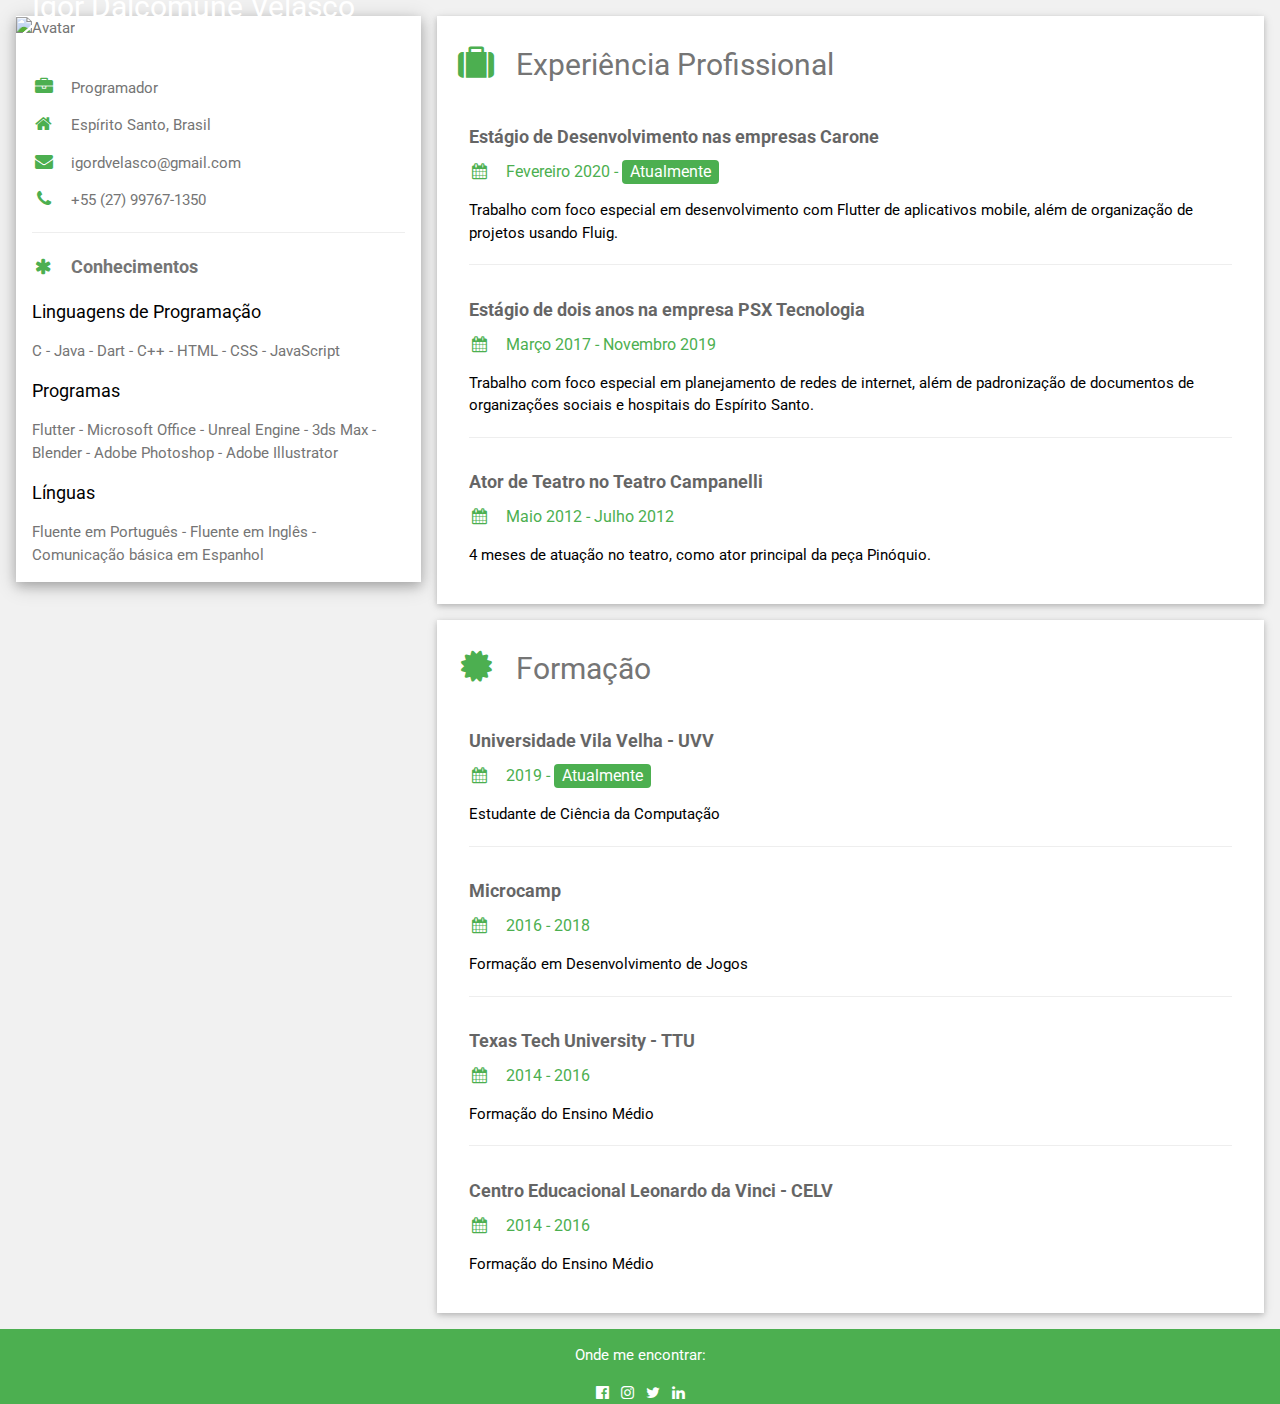
==== index.html @ 221731fc "Index Certo" ====
<!DOCTYPE html>
<html>
<title>Página Pessoal</title>
<meta charset="UTF-8">
<meta name="viewport" content="width=device-width, initial-scale=1">
<link rel="stylesheet" href="https://www.w3schools.com/w3css/4/w3.css">
<link rel='stylesheet' href='https://fonts.googleapis.com/css?family=Roboto'>
<link rel="stylesheet" href="https://cdnjs.cloudflare.com/ajax/libs/font-awesome/4.7.0/css/font-awesome.min.css">
<link rel="stylesheet" href="PáginaPessoal.css">
<link rel="stylesheet" href="https://stackpath.bootstrapcdn.com/bootstrap/4.5.0/css/bootstrap.min.css" integrity="sha384-9aIt2nRpC12Uk9gS9baDl411NQApFmC26EwAOH8WgZl5MYYxFfc+NcPb1dKGj7Sk" crossorigin="anonymous">
<script src="https://code.jquery.com/jquery-3.5.1.slim.min.js" integrity="sha384-DfXdz2htPH0lsSSs5nCTpuj/zy4C+OGpamoFVy38MVBnE+IbbVYUew+OrCXaRkfj" crossorigin="anonymous"></script>
<script src="https://cdn.jsdelivr.net/npm/popper.js@1.16.0/dist/umd/popper.min.js" integrity="sha384-Q6E9RHvbIyZFJoft+2mJbHaEWldlvI9IOYy5n3zV9zzTtmI3UksdQRVvoxMfooAo" crossorigin="anonymous"></script>
<script src="https://stackpath.bootstrapcdn.com/bootstrap/4.5.0/js/bootstrap.min.js" integrity="sha384-OgVRvuATP1z7JjHLkuOU7Xw704+h835Lr+6QL9UvYjZE3Ipu6Tp75j7Bh/kR0JKI" crossorigin="anonymous"></script>
<style>
html,body,h1,h2,h3,h4,h5,h6 {font-family: "Roboto", sans-serif}
</style>
<body class="w3-light-grey">

<div class="w3-content w3-margin-top" style="max-width:1400px;">
  <div class="w3-row-padding">
    <div class="w3-third">
    
      <div class="w3-white w3-text-grey w3-card-4">
        <div class="w3-display-container">
          <img src="Imagens/Perfil.jpg" style="width:100%" alt="Avatar">
          <div class="w3-display-bottomleft w3-container w3-text-white" alt="Nome">
            <h2>Igor Dalcomune Velasco</h2>
          </div>
        </div>
        <br>
        <div class="w3-container">
          <p><i class="fa fa-briefcase fa-fw w3-margin-right w3-large w3-text-green"></i>Programador</p>
          <p><i class="fa fa-home fa-fw w3-margin-right w3-large w3-text-green"></i>Espírito Santo, Brasil</p>
          <p><i class="fa fa-envelope fa-fw w3-margin-right w3-large w3-text-green"></i>igordvelasco@gmail.com</p>
          <p><i class="fa fa-phone fa-fw w3-margin-right w3-large w3-text-green"></i>+55 (27) 99767-1350</p>
          <hr>

          <p class="w3-large"><b><i class="fa fa-asterisk fa-fw w3-margin-right w3-text-green"></i>Conhecimentos</b></p>
          
          <div class="list-group">
            <a class="list-group-item">
              <div class="d-flex w-100 justify-content-between">
                <h5 class="mb-1" style="color: black;">Linguagens de Programação</h5>
              </div>
              <p class="mb-1">C - Java - Dart - C++ - HTML - CSS - JavaScript </p>
            </a>
            <a class="list-group-item">
              <div class="d-flex w-100 justify-content-between">
                <h5 class="mb-1" style="color: black;">Programas</h5>
              </div>
              <p class="mb-1">Flutter - Microsoft Office - Unreal Engine - 3ds Max - Blender - Adobe Photoshop - Adobe Illustrator</p>
            </a>
            <a class="list-group-item">
              <div class="d-flex w-100 justify-content-between">
                <h5 class="mb-1" style="color: black;">Línguas</h5>
              </div>
              <p class="mb-1">Fluente em Português - Fluente em Inglês - Comunicação básica em Espanhol</p>
            </a>
          </div>
        </div>
      </div><br>

    </div>

    <div class="w3-twothird">
    
      <div class="w3-container w3-card w3-white w3-margin-bottom">
        <h2 class="w3-text-grey w3-padding-16"><i class="fa fa-suitcase fa-fw w3-margin-right w3-xxlarge w3-text-green"></i>Experiência Profissional</h2>
        <div class="w3-container">
          <h5 class="w3-opacity"><b>Estágio de Desenvolvimento nas empresas Carone</b></h5>
          <h6 class="w3-text-green"><i class="fa fa-calendar fa-fw w3-margin-right"></i>Fevereiro 2020 - <span class="w3-tag w3-green w3-round">Atualmente</span></h6>
          <p>Trabalho com foco especial em desenvolvimento com Flutter de aplicativos mobile, além de organização de projetos usando Fluig.</p>
          <hr>
        </div>
        <div class="w3-container">
          <h5 class="w3-opacity"><b>Estágio de dois anos na empresa PSX Tecnologia</b></h5>
          <h6 class="w3-text-green"><i class="fa fa-calendar fa-fw w3-margin-right"></i>Março 2017 - Novembro 2019</h6>
          <p>Trabalho com foco especial em planejamento de redes de internet, além de padronização de documentos de organizações sociais e hospitais do Espírito Santo.</p>
          <hr>
        </div>
        <div class="w3-container">
          <h5 class="w3-opacity"><b>Ator de Teatro no Teatro Campanelli</b></h5>
          <h6 class="w3-text-green"><i class="fa fa-calendar fa-fw w3-margin-right"></i>Maio 2012 - Julho 2012</h6>
          <p>4 meses de atuação no teatro, como ator principal da peça Pinóquio.</p><br>
        </div>
      </div>

      <div class="w3-container w3-card w3-white">
        <h2 class="w3-text-grey w3-padding-16"><i class="fa fa-certificate fa-fw w3-margin-right w3-xxlarge w3-text-green"></i>Formação</h2>
        <div class="w3-container">
          <h5 class="w3-opacity"><b>Universidade Vila Velha - UVV</b></h5>
          <h6 class="w3-text-green"><i class="fa fa-calendar fa-fw w3-margin-right"></i>2019 - <span class="w3-tag w3-green w3-round">Atualmente</span></h6>
          <p>Estudante de Ciência da Computação</p>
          <hr>
        </div>
        <div class="w3-container">
          <h5 class="w3-opacity"><b>Microcamp</b></h5>
          <h6 class="w3-text-green"><i class="fa fa-calendar fa-fw w3-margin-right"></i>2016 - 2018</h6>
          <p>Formação em Desenvolvimento de Jogos</p>
          <hr>
        </div>
        <div class="w3-container">
          <h5 class="w3-opacity"><b>Texas Tech University - TTU</b></h5>
          <h6 class="w3-text-green"><i class="fa fa-calendar fa-fw w3-margin-right"></i>2014 - 2016</h6>
          <p>Formação do Ensino Médio</p>
          <hr>
        </div>
        <div class="w3-container">
          <h5 class="w3-opacity"><b>Centro Educacional Leonardo da Vinci - CELV</b></h5>
          <h6 class="w3-text-green"><i class="fa fa-calendar fa-fw w3-margin-right"></i>2014 - 2016</h6>
          <p>Formação do Ensino Médio</p><br>
        </div>
      </div>
    </div>
  </div>
</div>

<footer class="w3-container w3-green w3-center w3-margin-top">
  <p>Onde me encontrar:</p>
  <i class="fa fa-facebook-official w3-hover-opacity"></i>
  &nbsp;
  <i class="fa fa-instagram w3-hover-opacity"></i>
  &nbsp;
  <i class="fa fa-twitter w3-hover-opacity"></i>
  &nbsp;
  <i class="fa fa-linkedin w3-hover-opacity"></i>
</footer>

</body>
</html>
---- PáginaPessoal.css ----
.Avatar{
    border-radius: 80%;
}

.Nome{
    text-shadow: black 0 0 2px;
}
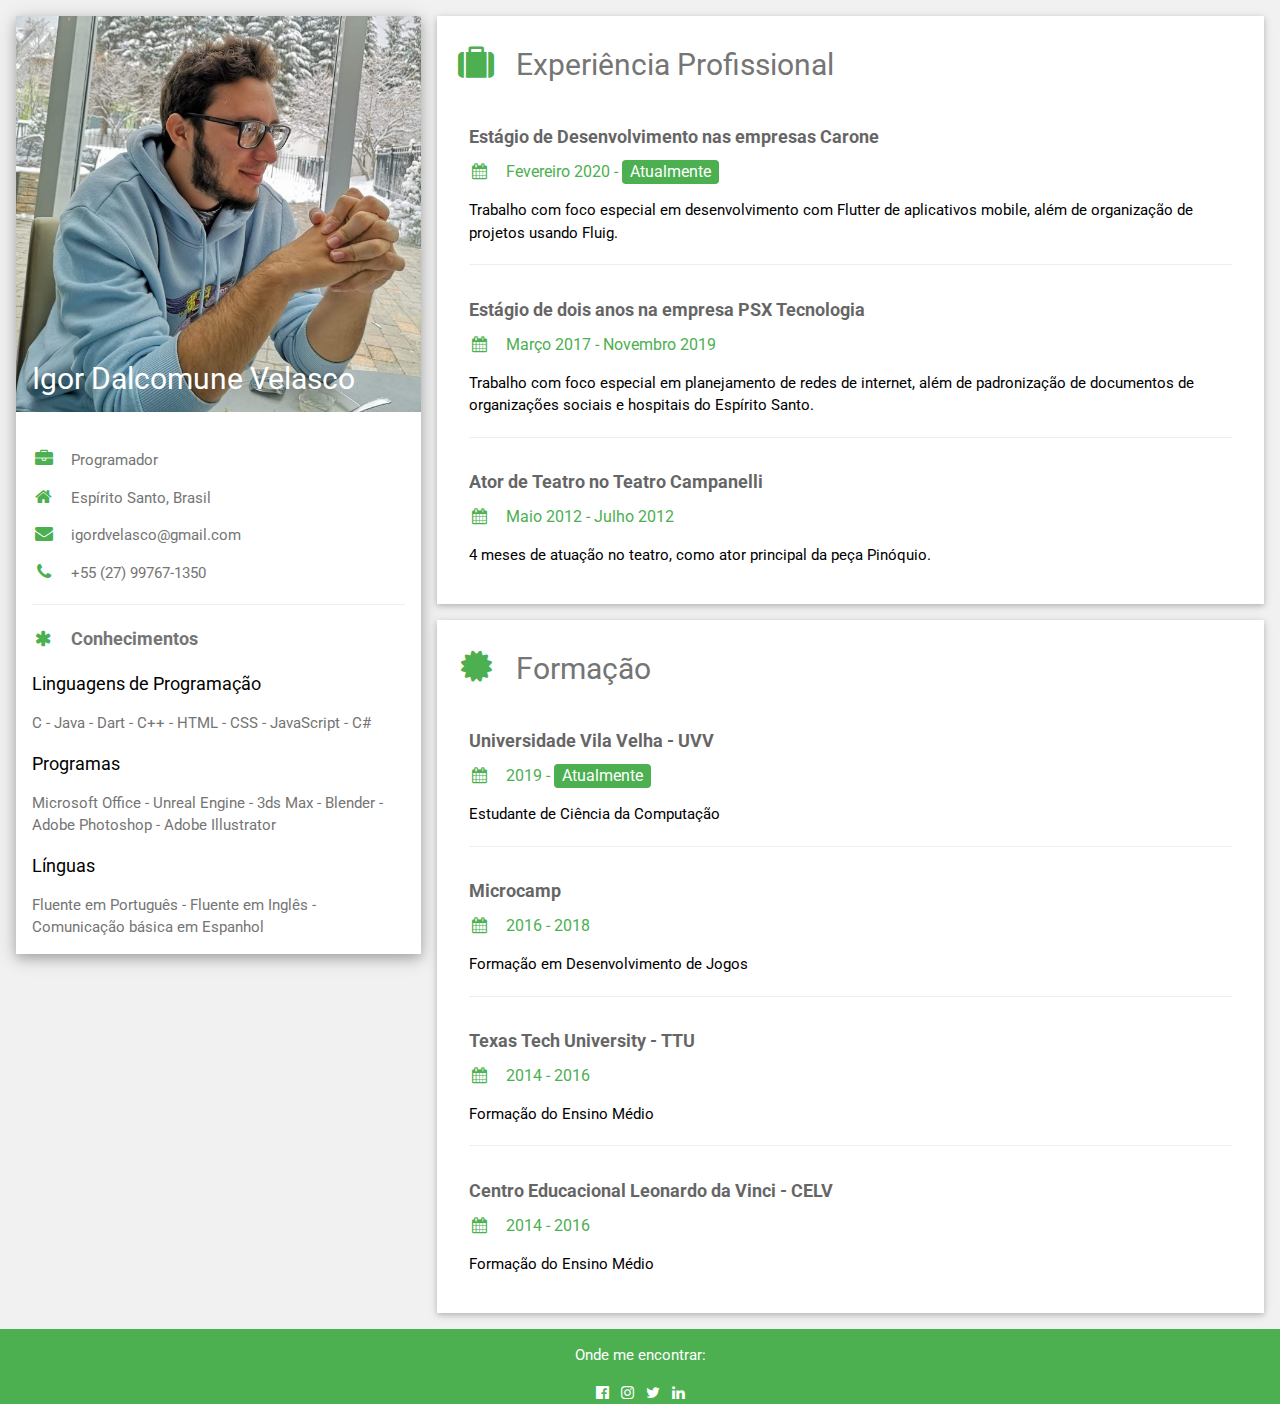
==== commit f0e9e8f5: "Update index.html" ====
--- a/index.html
+++ b/index.html
@@ -42,13 +42,13 @@
               <div class="d-flex w-100 justify-content-between">
                 <h5 class="mb-1" style="color: black;">Linguagens de Programação</h5>
               </div>
-              <p class="mb-1">C - Java - Dart - C++ - HTML - CSS - JavaScript </p>
+              <p class="mb-1">C - Java - Dart - C++ - HTML - CSS - JavaScript - C# </p>
             </a>
             <a class="list-group-item">
               <div class="d-flex w-100 justify-content-between">
                 <h5 class="mb-1" style="color: black;">Programas</h5>
               </div>
-              <p class="mb-1">Flutter - Microsoft Office - Unreal Engine - 3ds Max - Blender - Adobe Photoshop - Adobe Illustrator</p>
+              <p class="mb-1"> Microsoft Office - Unreal Engine - 3ds Max - Blender - Adobe Photoshop - Adobe Illustrator</p>
             </a>
             <a class="list-group-item">
               <div class="d-flex w-100 justify-content-between">
@@ -127,4 +127,4 @@
 </footer>
 
 </body>
-</html>+</html>
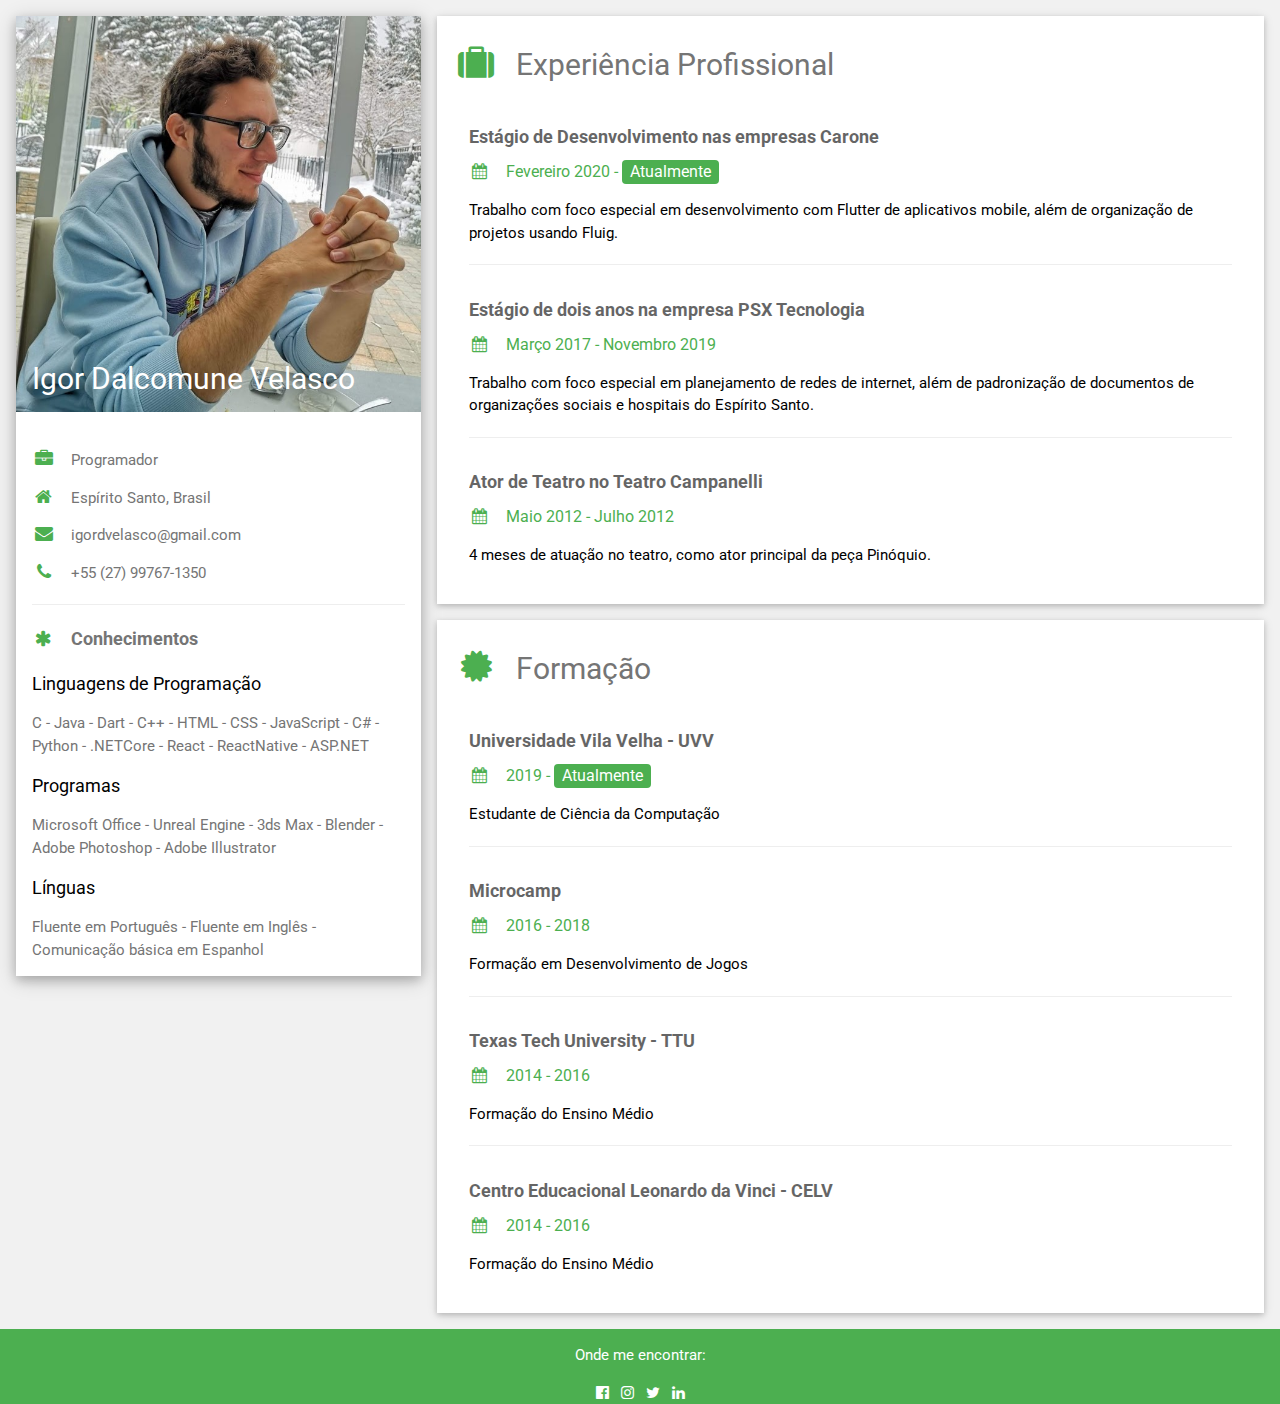
==== commit 38af2bd7: "Update index.html" ====
--- a/index.html
+++ b/index.html
@@ -42,7 +42,7 @@
               <div class="d-flex w-100 justify-content-between">
                 <h5 class="mb-1" style="color: black;">Linguagens de Programação</h5>
               </div>
-              <p class="mb-1">C - Java - Dart - C++ - HTML - CSS - JavaScript - C# </p>
+              <p class="mb-1">C - Java - Dart - C++ - HTML - CSS - JavaScript - C# - Python - .NETCore - React - ReactNative - ASP.NET</p>
             </a>
             <a class="list-group-item">
               <div class="d-flex w-100 justify-content-between">
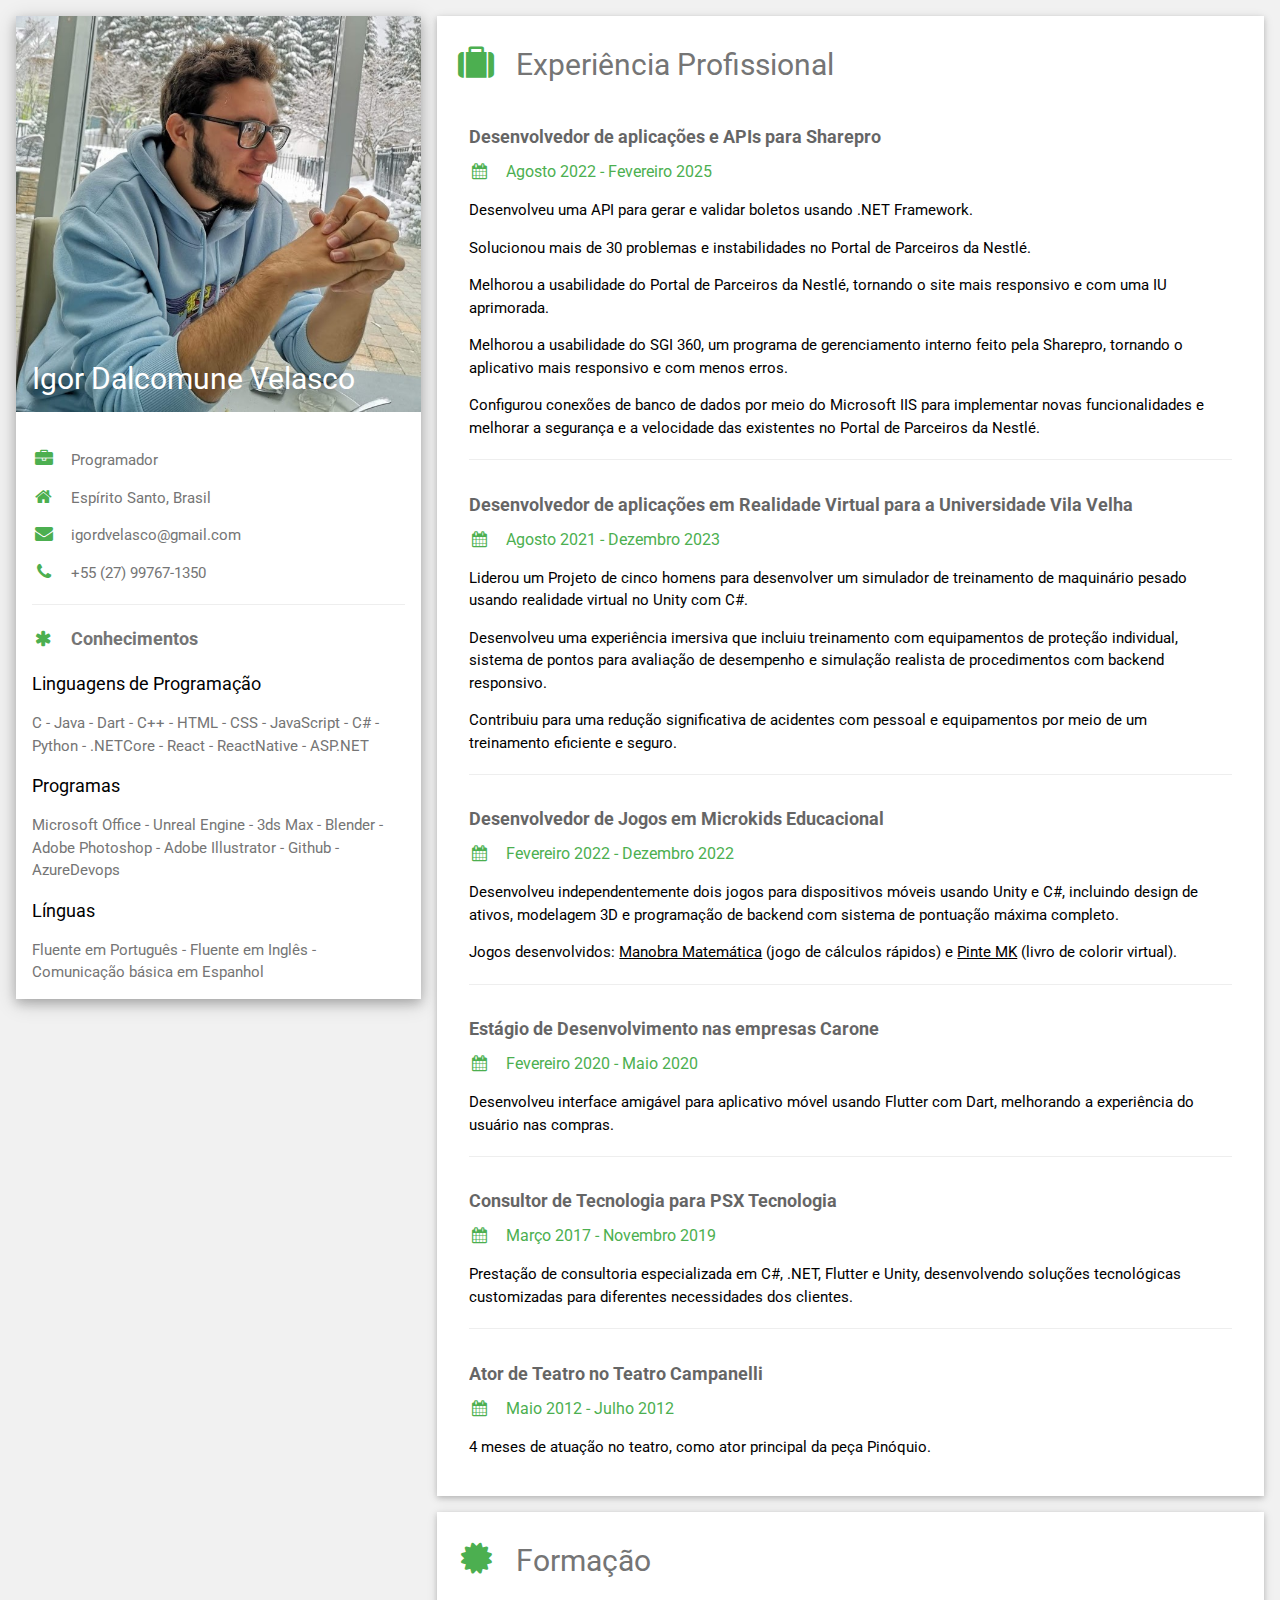
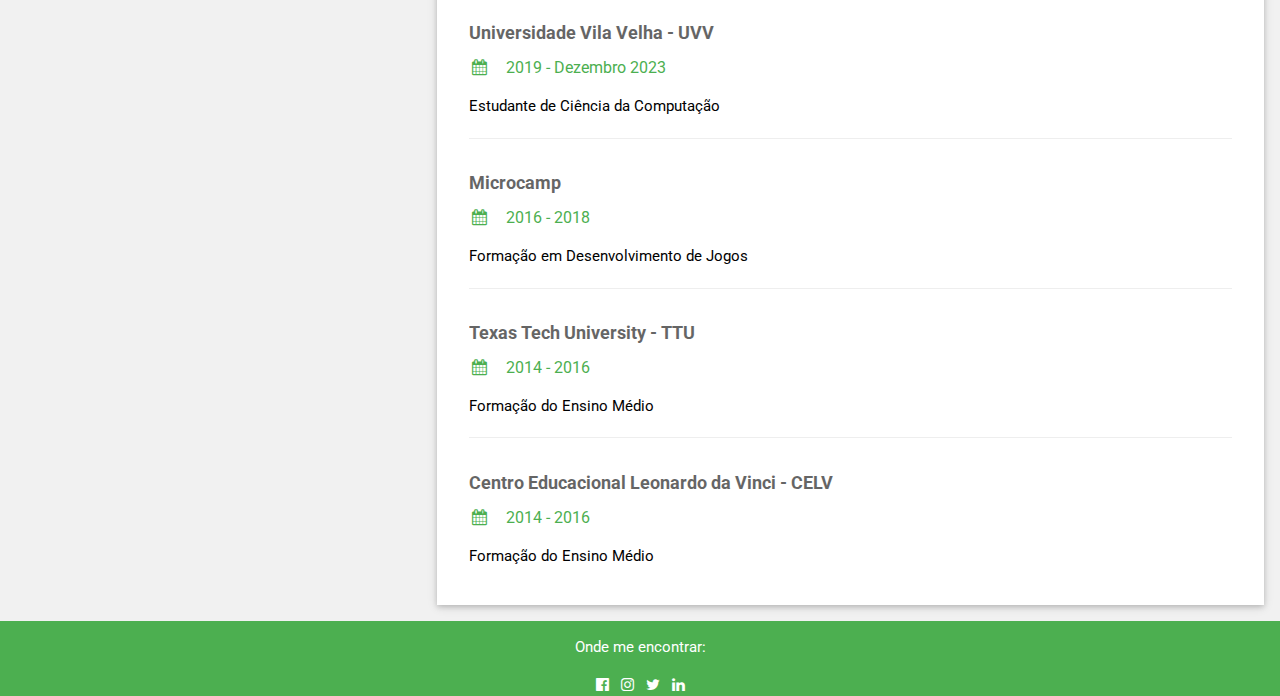
==== commit 59b9be97: "Update index.html" ====
--- a/index.html
+++ b/index.html
@@ -48,7 +48,7 @@
               <div class="d-flex w-100 justify-content-between">
                 <h5 class="mb-1" style="color: black;">Programas</h5>
               </div>
-              <p class="mb-1"> Microsoft Office - Unreal Engine - 3ds Max - Blender - Adobe Photoshop - Adobe Illustrator</p>
+              <p class="mb-1"> Microsoft Office - Unreal Engine - 3ds Max - Blender - Adobe Photoshop - Adobe Illustrator - Github - AzureDevops</p>
             </a>
             <a class="list-group-item">
               <div class="d-flex w-100 justify-content-between">
@@ -67,15 +67,52 @@
       <div class="w3-container w3-card w3-white w3-margin-bottom">
         <h2 class="w3-text-grey w3-padding-16"><i class="fa fa-suitcase fa-fw w3-margin-right w3-xxlarge w3-text-green"></i>Experiência Profissional</h2>
         <div class="w3-container">
-          <h5 class="w3-opacity"><b>Estágio de Desenvolvimento nas empresas Carone</b></h5>
-          <h6 class="w3-text-green"><i class="fa fa-calendar fa-fw w3-margin-right"></i>Fevereiro 2020 - <span class="w3-tag w3-green w3-round">Atualmente</span></h6>
-          <p>Trabalho com foco especial em desenvolvimento com Flutter de aplicativos mobile, além de organização de projetos usando Fluig.</p>
+          <h5 class="w3-opacity"><b>Desenvolvedor de aplicações e APIs para Sharepro</b></h5>
+          <h6 class="w3-text-green"><i class="fa fa-calendar fa-fw w3-margin-right"></i>Agosto 2022 - Fevereiro 2025</h6>
+          <p>Desenvolveu uma API para gerar e validar boletos usando .NET Framework. </p>
+          <p>Solucionou mais de 30 problemas e instabilidades no Portal de Parceiros da Nestlé. </p>
+          <p>Melhorou a usabilidade do Portal de Parceiros da Nestlé, tornando o site mais responsivo e com uma IU 
+aprimorada.</p>
+          <p> Melhorou a usabilidade do SGI 360, um programa de gerenciamento interno feito pela Sharepro, 
+tornando o aplicativo mais responsivo e com menos erros.</p>
+          <p> Configurou conexões de banco de dados por meio do Microsoft IIS para implementar novas 
+funcionalidades e melhorar a segurança e a velocidade das existentes no Portal de Parceiros da Nestlé.</p>
           <hr>
         </div>
         <div class="w3-container">
-          <h5 class="w3-opacity"><b>Estágio de dois anos na empresa PSX Tecnologia</b></h5>
+          <h5 class="w3-opacity"><b>Desenvolvedor de aplicações em Realidade Virtual para a Universidade Vila Velha</b></h5>
+          <h6 class="w3-text-green"><i class="fa fa-calendar fa-fw w3-margin-right"></i>Agosto 2021 - Dezembro 2023</h6>
+          <p>Liderou um Projeto de cinco homens para desenvolver um simulador de treinamento de maquinário 
+pesado usando realidade virtual no Unity com C#.</p>
+          <p>Desenvolveu uma experiência imersiva que incluiu treinamento com equipamentos de proteção 
+individual, sistema de pontos para avaliação de desempenho e simulação realista de procedimentos com 
+backend responsivo.</p>
+          <p>Contribuiu para uma redução significativa de acidentes com pessoal e equipamentos por meio de um 
+treinamento eficiente e seguro.</p>
+          <hr>
+        </div>
+        <div class="w3-container">
+          <h5 class="w3-opacity"><b>Desenvolvedor de Jogos em Microkids Educacional</b></h5>
+          <h6 class="w3-text-green"><i class="fa fa-calendar fa-fw w3-margin-right"></i>Fevereiro 2022 - Dezembro 2022</h6>
+          <p>Desenvolveu independentemente dois jogos para dispositivos móveis usando Unity e C#, incluindo 
+              design de ativos, modelagem 3D e programação de backend com sistema de pontuação máxima 
+              completo. </p>
+          <p>Jogos desenvolvidos: <a href="https://poetartus.itch.io/manobramatematica">Manobra Matemática</a> (jogo de cálculos rápidos) e <a href="https://poetartus.itch.io/pintemk">Pinte MK</a> (livro de colorir 
+              virtual). </p>
+          <hr>
+        </div>
+        <div class="w3-container">
+          <h5 class="w3-opacity"><b>Estágio de Desenvolvimento nas empresas Carone</b></h5>
+          <h6 class="w3-text-green"><i class="fa fa-calendar fa-fw w3-margin-right"></i>Fevereiro 2020 - Maio 2020</h6>
+          <p>Desenvolveu interface amigável para aplicativo móvel usando Flutter com Dart, melhorando a 
+              experiência do usuário nas compras. </p>
+          <hr>
+        </div>
+        <div class="w3-container">
+          <h5 class="w3-opacity"><b>Consultor de Tecnologia para PSX Tecnologia</b></h5>
           <h6 class="w3-text-green"><i class="fa fa-calendar fa-fw w3-margin-right"></i>Março 2017 - Novembro 2019</h6>
-          <p>Trabalho com foco especial em planejamento de redes de internet, além de padronização de documentos de organizações sociais e hospitais do Espírito Santo.</p>
+          <p>Prestação de consultoria especializada em C#, .NET, Flutter e Unity, desenvolvendo soluções 
+            tecnológicas customizadas para diferentes necessidades dos clientes.</p>
           <hr>
         </div>
         <div class="w3-container">
@@ -89,7 +126,7 @@
         <h2 class="w3-text-grey w3-padding-16"><i class="fa fa-certificate fa-fw w3-margin-right w3-xxlarge w3-text-green"></i>Formação</h2>
         <div class="w3-container">
           <h5 class="w3-opacity"><b>Universidade Vila Velha - UVV</b></h5>
-          <h6 class="w3-text-green"><i class="fa fa-calendar fa-fw w3-margin-right"></i>2019 - <span class="w3-tag w3-green w3-round">Atualmente</span></h6>
+          <h6 class="w3-text-green"><i class="fa fa-calendar fa-fw w3-margin-right"></i>2019 - Dezembro 2023</h6>
           <p>Estudante de Ciência da Computação</p>
           <hr>
         </div>
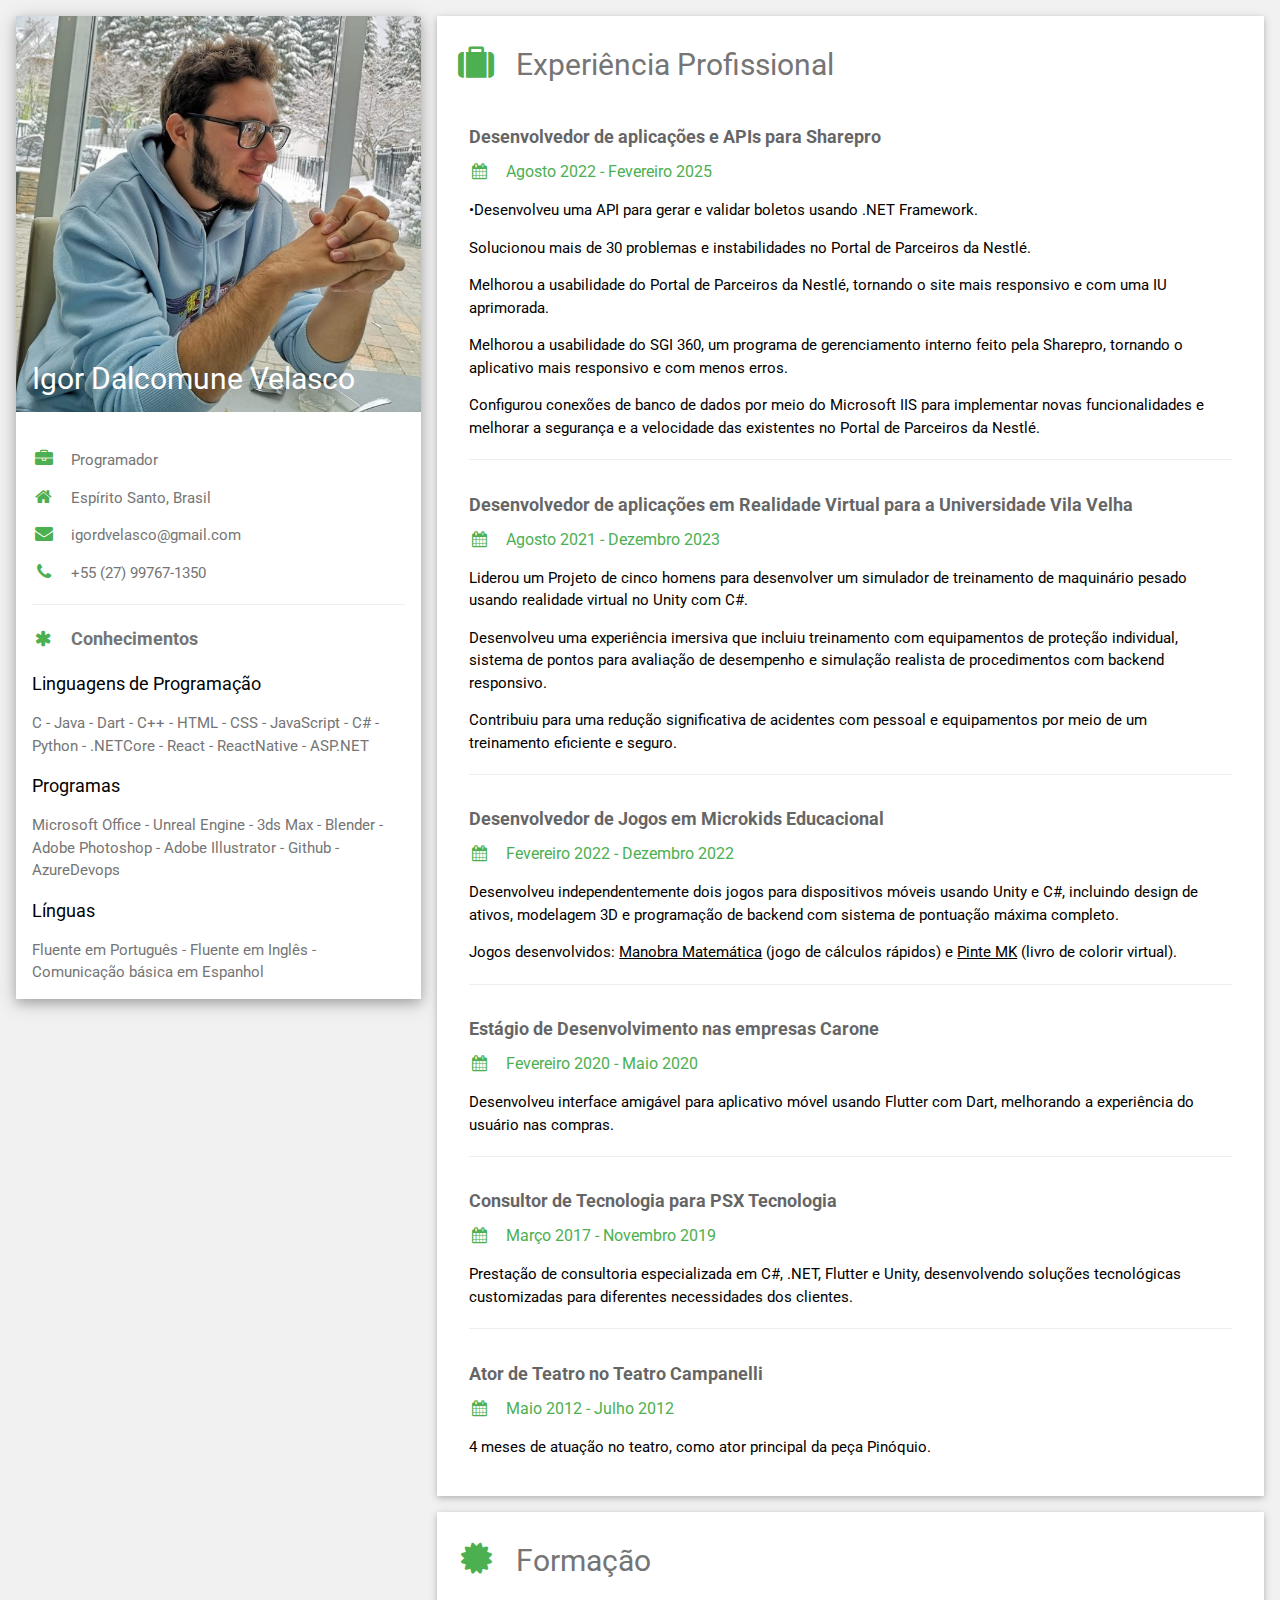
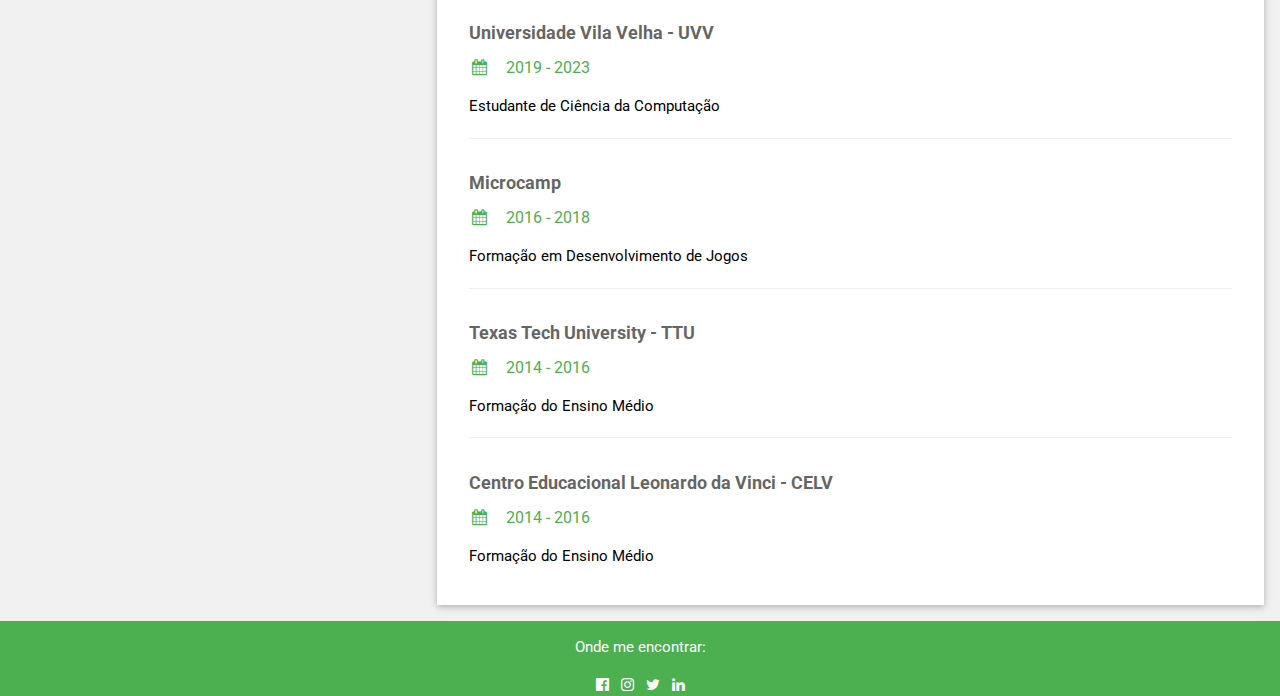
==== commit 879fd74c: "Update index.html" ====
--- a/index.html
+++ b/index.html
@@ -69,13 +69,13 @@
         <div class="w3-container">
           <h5 class="w3-opacity"><b>Desenvolvedor de aplicações e APIs para Sharepro</b></h5>
           <h6 class="w3-text-green"><i class="fa fa-calendar fa-fw w3-margin-right"></i>Agosto 2022 - Fevereiro 2025</h6>
-          <p>Desenvolveu uma API para gerar e validar boletos usando .NET Framework. </p>
+          <p>&#8226;Desenvolveu uma API para gerar e validar boletos usando .NET Framework. </p>
           <p>Solucionou mais de 30 problemas e instabilidades no Portal de Parceiros da Nestlé. </p>
           <p>Melhorou a usabilidade do Portal de Parceiros da Nestlé, tornando o site mais responsivo e com uma IU 
 aprimorada.</p>
-          <p> Melhorou a usabilidade do SGI 360, um programa de gerenciamento interno feito pela Sharepro, 
+          <p>Melhorou a usabilidade do SGI 360, um programa de gerenciamento interno feito pela Sharepro, 
 tornando o aplicativo mais responsivo e com menos erros.</p>
-          <p> Configurou conexões de banco de dados por meio do Microsoft IIS para implementar novas 
+          <p>Configurou conexões de banco de dados por meio do Microsoft IIS para implementar novas 
 funcionalidades e melhorar a segurança e a velocidade das existentes no Portal de Parceiros da Nestlé.</p>
           <hr>
         </div>
@@ -126,7 +126,7 @@
         <h2 class="w3-text-grey w3-padding-16"><i class="fa fa-certificate fa-fw w3-margin-right w3-xxlarge w3-text-green"></i>Formação</h2>
         <div class="w3-container">
           <h5 class="w3-opacity"><b>Universidade Vila Velha - UVV</b></h5>
-          <h6 class="w3-text-green"><i class="fa fa-calendar fa-fw w3-margin-right"></i>2019 - Dezembro 2023</h6>
+          <h6 class="w3-text-green"><i class="fa fa-calendar fa-fw w3-margin-right"></i>2019 - 2023</h6>
           <p>Estudante de Ciência da Computação</p>
           <hr>
         </div>
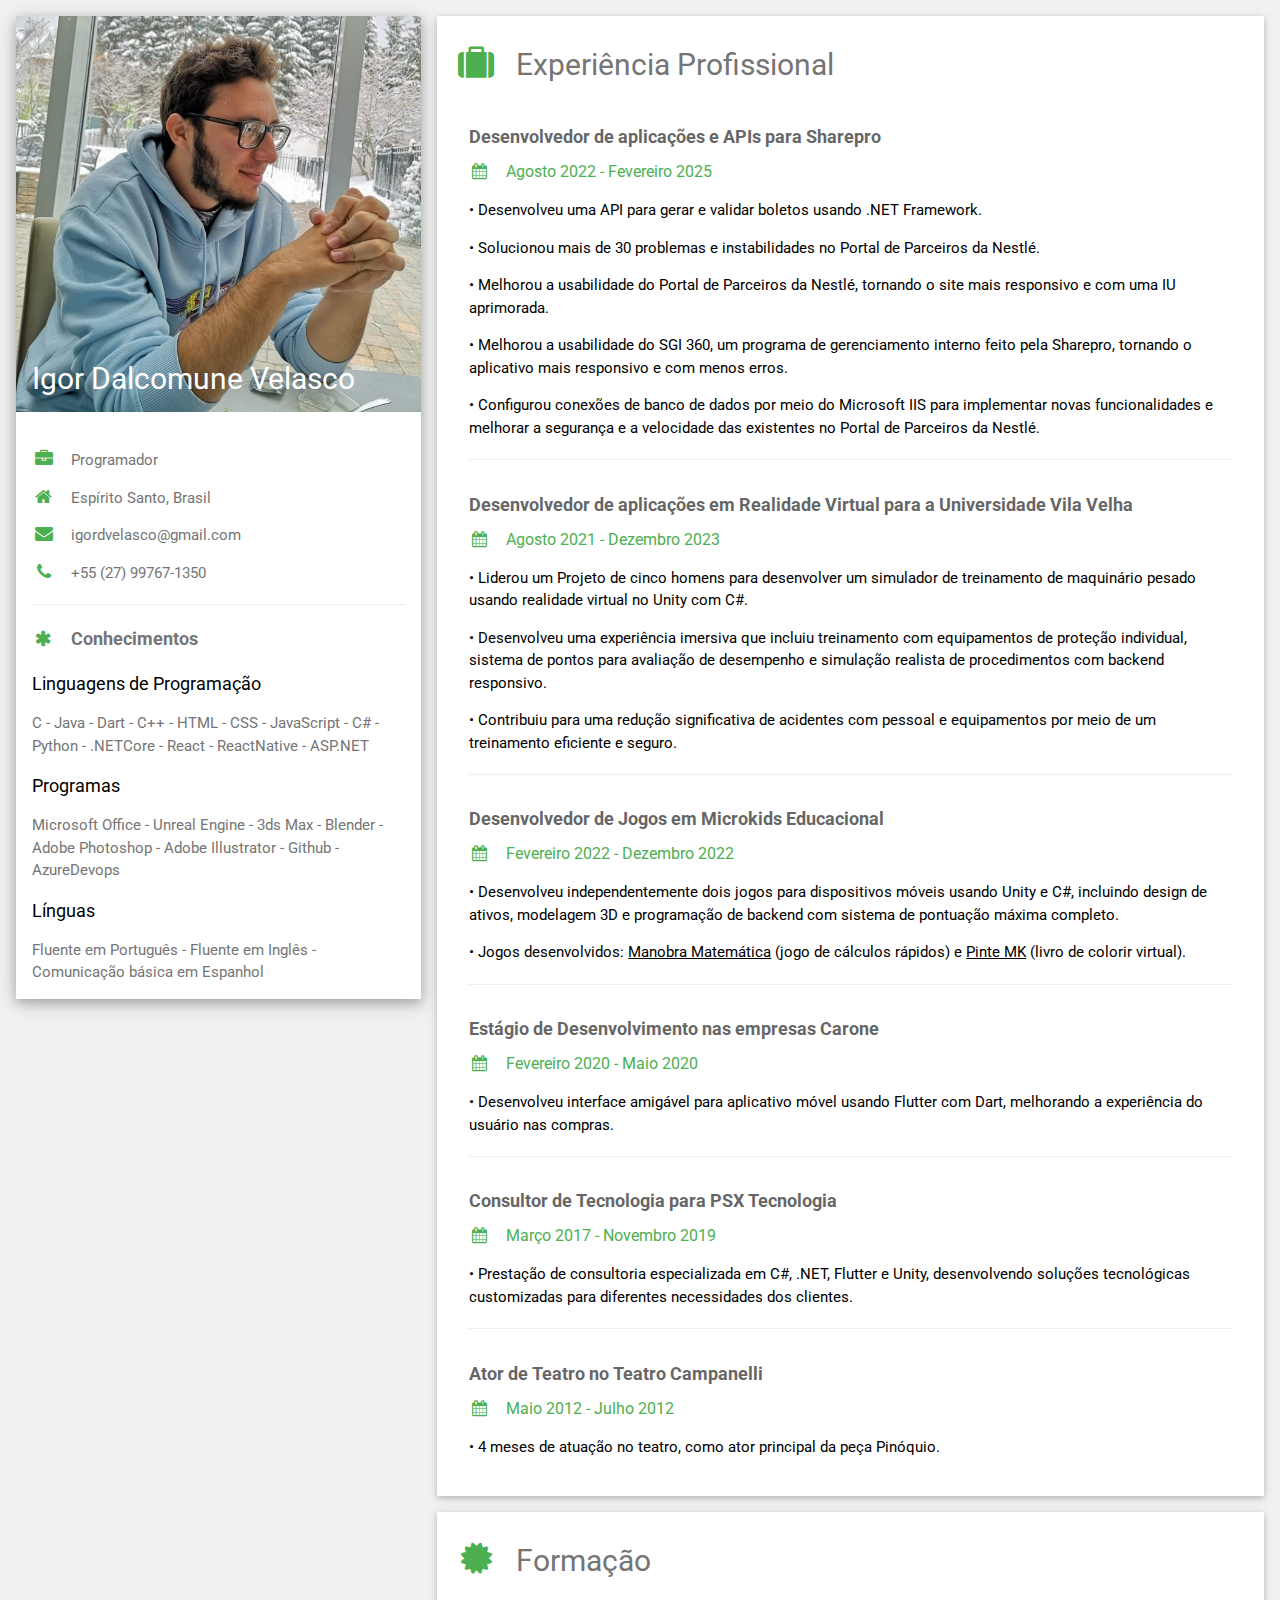
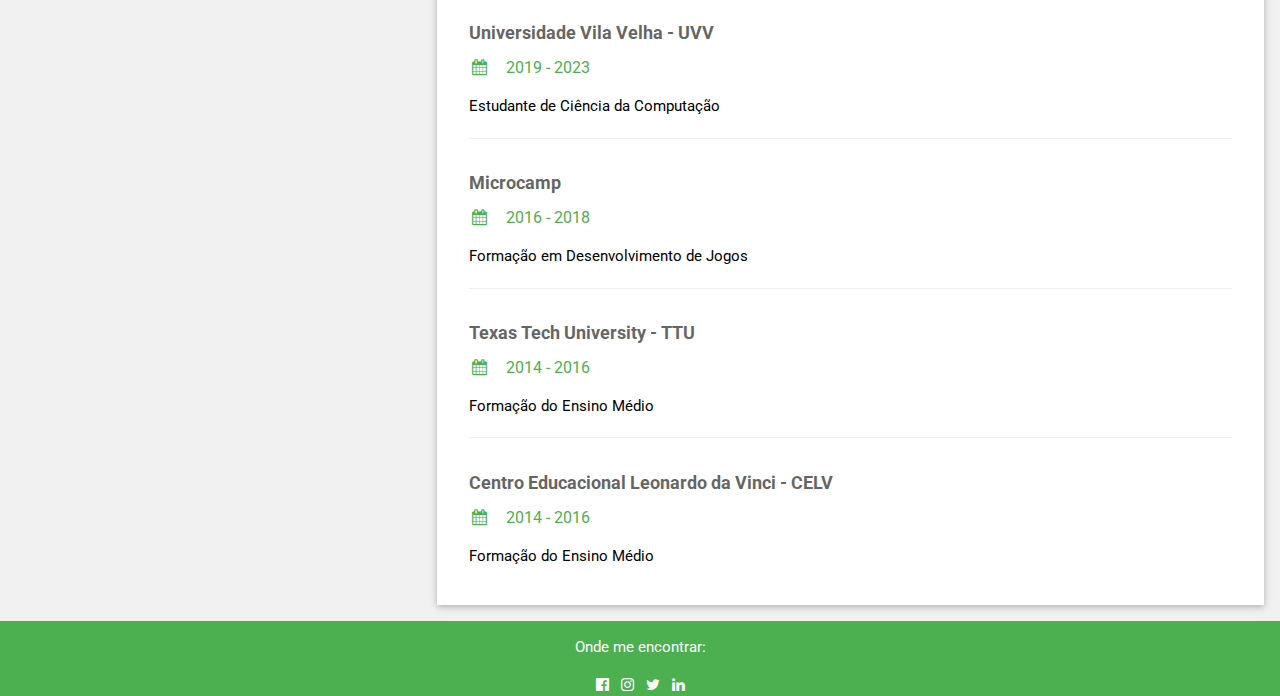
==== commit 6d9fe1fa: "Update index.html" ====
--- a/index.html
+++ b/index.html
@@ -69,56 +69,56 @@
         <div class="w3-container">
           <h5 class="w3-opacity"><b>Desenvolvedor de aplicações e APIs para Sharepro</b></h5>
           <h6 class="w3-text-green"><i class="fa fa-calendar fa-fw w3-margin-right"></i>Agosto 2022 - Fevereiro 2025</h6>
-          <p>&#8226;Desenvolveu uma API para gerar e validar boletos usando .NET Framework. </p>
-          <p>Solucionou mais de 30 problemas e instabilidades no Portal de Parceiros da Nestlé. </p>
-          <p>Melhorou a usabilidade do Portal de Parceiros da Nestlé, tornando o site mais responsivo e com uma IU 
+          <p>&#8226; Desenvolveu uma API para gerar e validar boletos usando .NET Framework. </p>
+          <p>&#8226; Solucionou mais de 30 problemas e instabilidades no Portal de Parceiros da Nestlé. </p>
+          <p>&#8226; Melhorou a usabilidade do Portal de Parceiros da Nestlé, tornando o site mais responsivo e com uma IU 
 aprimorada.</p>
-          <p>Melhorou a usabilidade do SGI 360, um programa de gerenciamento interno feito pela Sharepro, 
+          <p>&#8226; Melhorou a usabilidade do SGI 360, um programa de gerenciamento interno feito pela Sharepro, 
 tornando o aplicativo mais responsivo e com menos erros.</p>
-          <p>Configurou conexões de banco de dados por meio do Microsoft IIS para implementar novas 
+          <p>&#8226; Configurou conexões de banco de dados por meio do Microsoft IIS para implementar novas 
 funcionalidades e melhorar a segurança e a velocidade das existentes no Portal de Parceiros da Nestlé.</p>
           <hr>
         </div>
         <div class="w3-container">
           <h5 class="w3-opacity"><b>Desenvolvedor de aplicações em Realidade Virtual para a Universidade Vila Velha</b></h5>
           <h6 class="w3-text-green"><i class="fa fa-calendar fa-fw w3-margin-right"></i>Agosto 2021 - Dezembro 2023</h6>
-          <p>Liderou um Projeto de cinco homens para desenvolver um simulador de treinamento de maquinário 
+          <p>&#8226; Liderou um Projeto de cinco homens para desenvolver um simulador de treinamento de maquinário 
 pesado usando realidade virtual no Unity com C#.</p>
-          <p>Desenvolveu uma experiência imersiva que incluiu treinamento com equipamentos de proteção 
+          <p>&#8226; Desenvolveu uma experiência imersiva que incluiu treinamento com equipamentos de proteção 
 individual, sistema de pontos para avaliação de desempenho e simulação realista de procedimentos com 
 backend responsivo.</p>
-          <p>Contribuiu para uma redução significativa de acidentes com pessoal e equipamentos por meio de um 
+          <p>&#8226; Contribuiu para uma redução significativa de acidentes com pessoal e equipamentos por meio de um 
 treinamento eficiente e seguro.</p>
           <hr>
         </div>
         <div class="w3-container">
           <h5 class="w3-opacity"><b>Desenvolvedor de Jogos em Microkids Educacional</b></h5>
           <h6 class="w3-text-green"><i class="fa fa-calendar fa-fw w3-margin-right"></i>Fevereiro 2022 - Dezembro 2022</h6>
-          <p>Desenvolveu independentemente dois jogos para dispositivos móveis usando Unity e C#, incluindo 
+          <p>&#8226; Desenvolveu independentemente dois jogos para dispositivos móveis usando Unity e C#, incluindo 
               design de ativos, modelagem 3D e programação de backend com sistema de pontuação máxima 
               completo. </p>
-          <p>Jogos desenvolvidos: <a href="https://poetartus.itch.io/manobramatematica">Manobra Matemática</a> (jogo de cálculos rápidos) e <a href="https://poetartus.itch.io/pintemk">Pinte MK</a> (livro de colorir 
+          <p>&#8226; Jogos desenvolvidos: <a href="https://poetartus.itch.io/manobramatematica">Manobra Matemática</a> (jogo de cálculos rápidos) e <a href="https://poetartus.itch.io/pintemk">Pinte MK</a> (livro de colorir 
               virtual). </p>
           <hr>
         </div>
         <div class="w3-container">
           <h5 class="w3-opacity"><b>Estágio de Desenvolvimento nas empresas Carone</b></h5>
           <h6 class="w3-text-green"><i class="fa fa-calendar fa-fw w3-margin-right"></i>Fevereiro 2020 - Maio 2020</h6>
-          <p>Desenvolveu interface amigável para aplicativo móvel usando Flutter com Dart, melhorando a 
+          <p>&#8226; Desenvolveu interface amigável para aplicativo móvel usando Flutter com Dart, melhorando a 
               experiência do usuário nas compras. </p>
           <hr>
         </div>
         <div class="w3-container">
           <h5 class="w3-opacity"><b>Consultor de Tecnologia para PSX Tecnologia</b></h5>
           <h6 class="w3-text-green"><i class="fa fa-calendar fa-fw w3-margin-right"></i>Março 2017 - Novembro 2019</h6>
-          <p>Prestação de consultoria especializada em C#, .NET, Flutter e Unity, desenvolvendo soluções 
+          <p>&#8226; Prestação de consultoria especializada em C#, .NET, Flutter e Unity, desenvolvendo soluções 
             tecnológicas customizadas para diferentes necessidades dos clientes.</p>
           <hr>
         </div>
         <div class="w3-container">
           <h5 class="w3-opacity"><b>Ator de Teatro no Teatro Campanelli</b></h5>
           <h6 class="w3-text-green"><i class="fa fa-calendar fa-fw w3-margin-right"></i>Maio 2012 - Julho 2012</h6>
-          <p>4 meses de atuação no teatro, como ator principal da peça Pinóquio.</p><br>
+          <p>&#8226; 4 meses de atuação no teatro, como ator principal da peça Pinóquio.</p><br>
         </div>
       </div>
 
